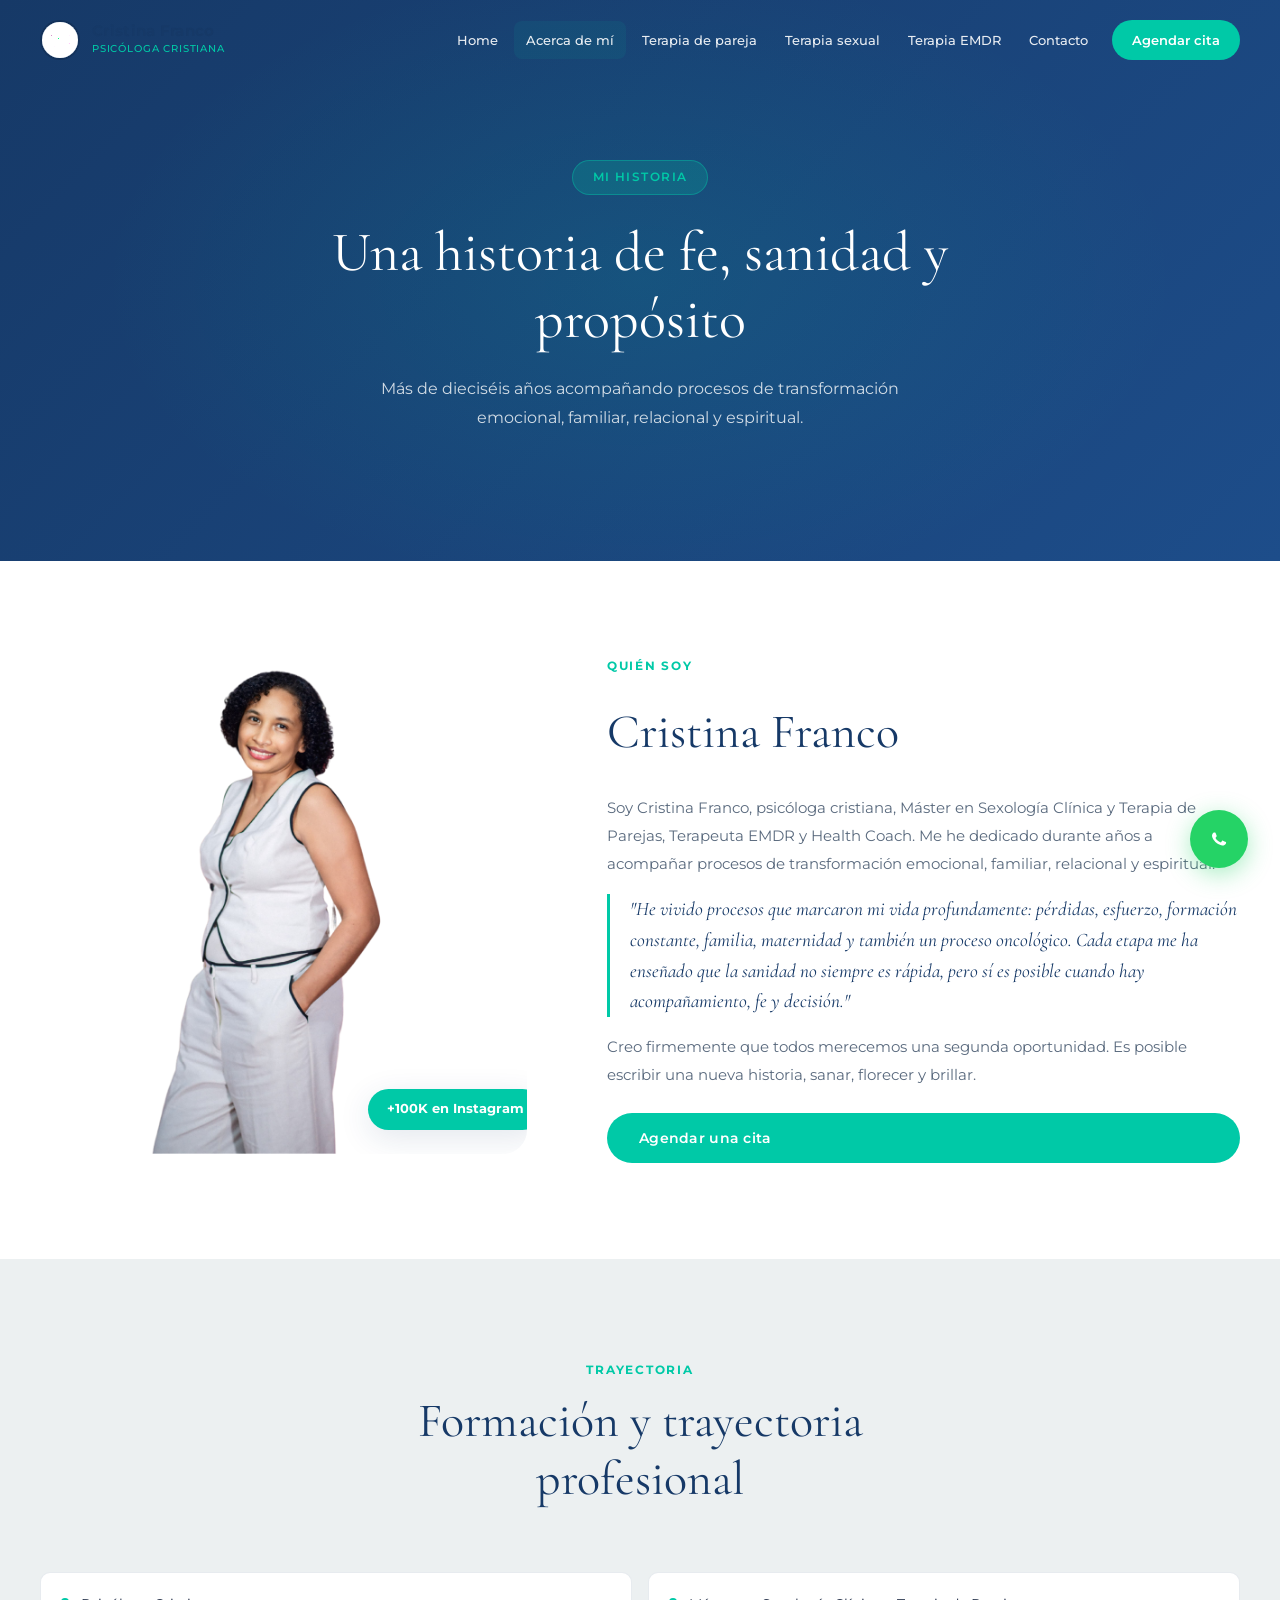
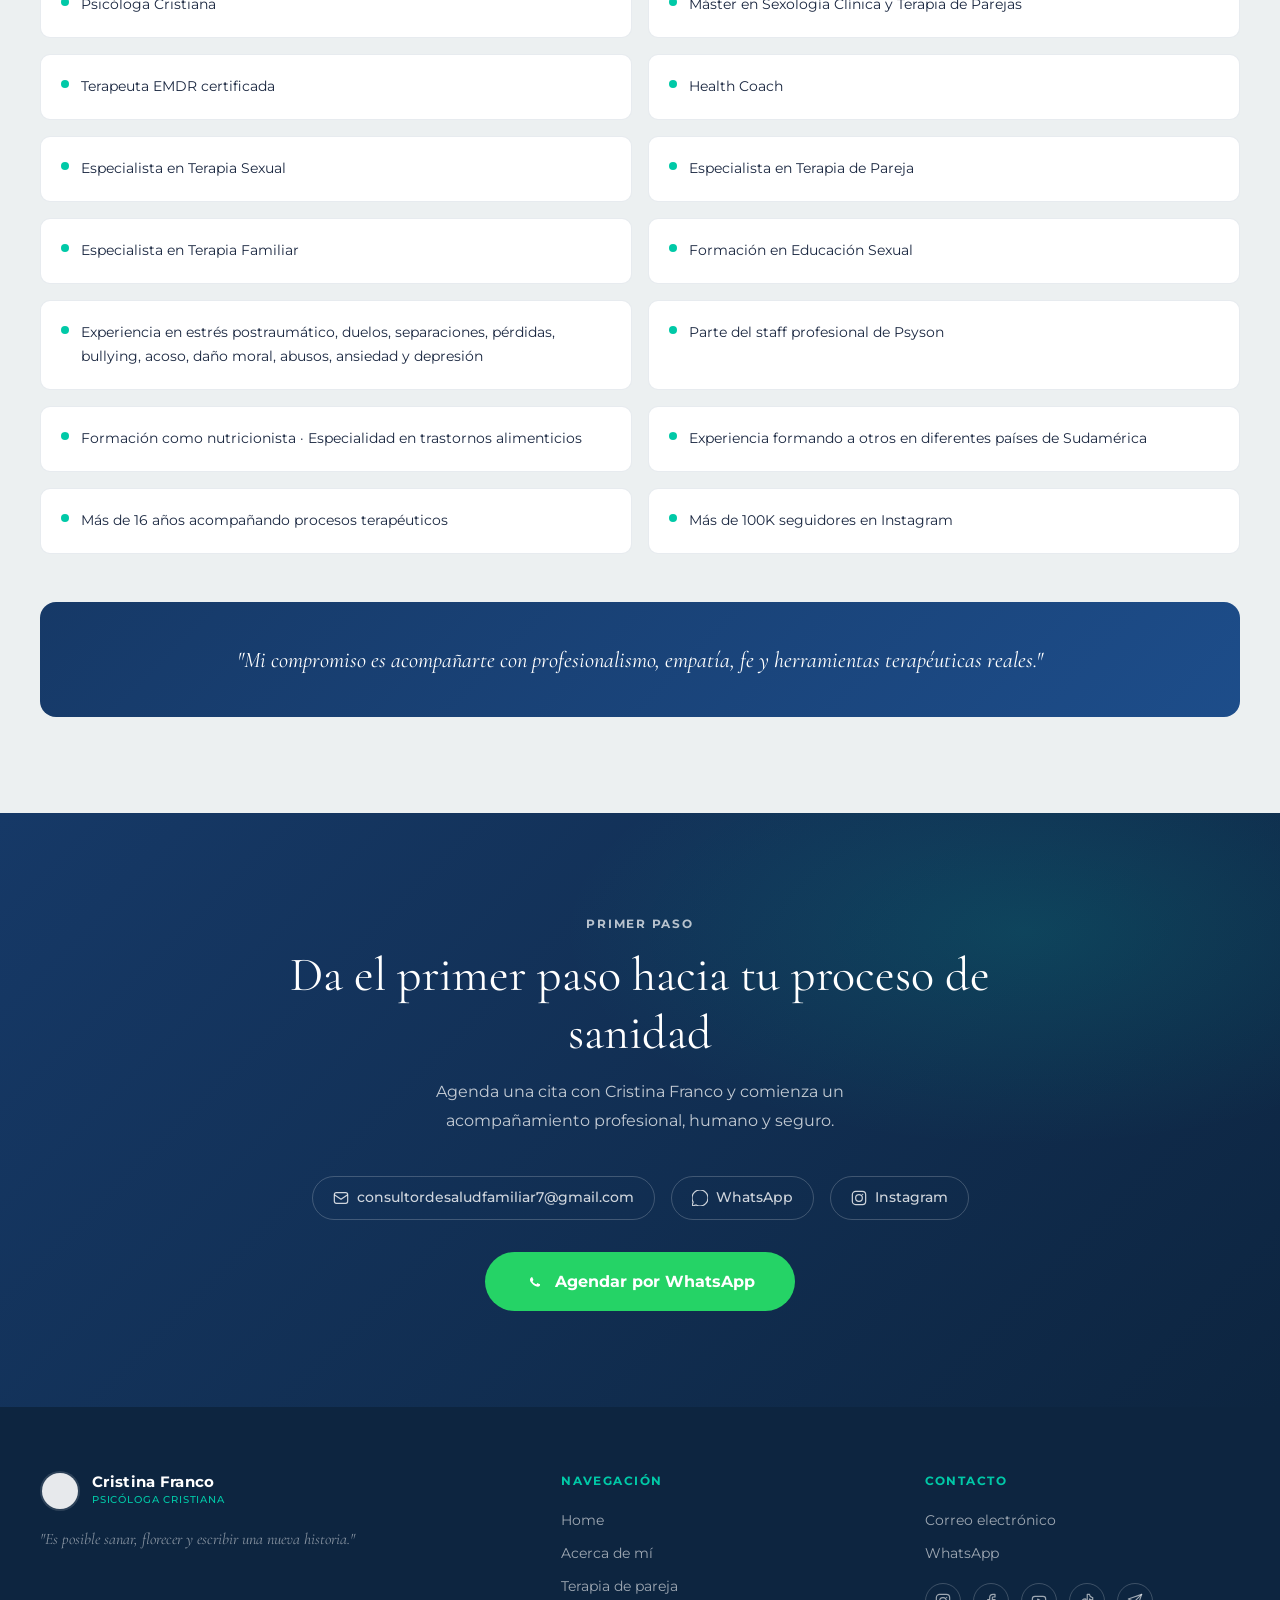
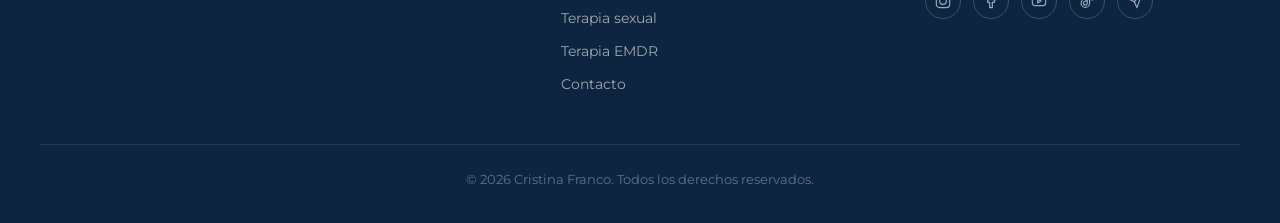
==== acerca.html @ 9405c685 "Add files via upload" ====
<!DOCTYPE html>
<html lang="es">
<head>
  <meta charset="UTF-8"/>
  <meta name="viewport" content="width=device-width, initial-scale=1.0"/>
  <title>Acerca de mí | Cristina Franco – Psicóloga Cristiana</title>
  <meta name="description" content="Conoce la historia, formación y trayectoria de Cristina Franco, psicóloga cristiana con más de 16 años de experiencia."/>
  <link rel="icon" type="image/png" href="favicon.png" />
  <link href="https://fonts.googleapis.com/css2?family=Montserrat:ital,wght@0,300;0,400;0,500;0,600;0,700;0,800;1,300;1,400&family=Cormorant+Garamond:ital,wght@0,300;0,400;0,600;1,300;1,400&display=swap" rel="stylesheet"/>
  <link rel="stylesheet" href="styles.css"/>
</head>
<body>

<header class="header scrolled" id="header">
  <div class="header-inner">
    <a href="index.html" class="logo">
      <img src="favicon.png" alt="Logo Cristina Franco" class="logo-img" />
      <div class="logo-text"><span class="logo-name">Cristina Franco</span><span class="logo-title">Psicóloga Cristiana</span></div>
    </a>
    <nav class="nav" id="nav">
      <a href="index.html" class="nav-link">Home</a>
      <a href="acerca.html" class="nav-link active">Acerca de mí</a>
      <a href="terapia-pareja.html" class="nav-link">Terapia de pareja</a>
      <a href="terapia-sexual.html" class="nav-link">Terapia sexual</a>
      <a href="terapia-emdr.html" class="nav-link">Terapia EMDR</a>
      <a href="contacto.html" class="nav-link">Contacto</a>
      <a href="contacto.html" class="btn-header">Agendar cita</a>
    </nav>
    <button class="hamburger" id="hamburger"><span></span><span></span><span></span></button>
  </div>
</header>

<!-- PAGE HERO -->
<section class="page-hero">
  <div class="page-hero-content animate-fade-up">
    <div class="hero-badge">Mi historia</div>
    <h1>Una historia de fe, sanidad y propósito</h1>
    <p>Más de dieciséis años acompañando procesos de transformación emocional, familiar, relacional y espiritual.</p>
  </div>
</section>

<!-- BIOGRAPHY -->
<section class="section section-alt">
  <div class="container">
    <div class="two-col">
      <div class="col-image reveal">
        <div class="img-frame">
          <img src="cristina-acerca.png" alt="Cristina Franco" style="width:100%;height:100%;object-fit:cover;border-radius:24px;" />
          <div class="img-badge">+100K en Instagram</div>
        </div>
      </div>
      <div class="col-text reveal delay-2">
        <p class="section-label">Quién soy</p>
        <h2 class="section-title left">Cristina Franco</h2>
        <p class="body-text">Soy Cristina Franco, psicóloga cristiana, Máster en Sexología Clínica y Terapia de Parejas, Terapeuta EMDR y Health Coach. Me he dedicado durante años a acompañar procesos de transformación emocional, familiar, relacional y espiritual.</p>
        <p class="body-text emotional">"He vivido procesos que marcaron mi vida profundamente: pérdidas, esfuerzo, formación constante, familia, maternidad y también un proceso oncológico. Cada etapa me ha enseñado que la sanidad no siempre es rápida, pero sí es posible cuando hay acompañamiento, fe y decisión."</p>
        <p class="body-text">Creo firmemente que todos merecemos una segunda oportunidad. Es posible escribir una nueva historia, sanar, florecer y brillar.</p>
        <a href="contacto.html" class="btn-primary" style="margin-top:.5rem">Agendar una cita</a>
      </div>
    </div>
  </div>
</section>

<!-- PORTFOLIO -->
<section class="section portfolio-section">
  <div class="container">
    <div class="section-header reveal">
      <p class="section-label">Trayectoria</p>
      <h2 class="section-title">Formación y trayectoria profesional</h2>
    </div>
    <div class="credentials-grid">
      <div class="credential-item reveal delay-1"><div class="cred-dot"></div>Psicóloga Cristiana</div>
      <div class="credential-item reveal delay-1"><div class="cred-dot"></div>Máster en Sexología Clínica y Terapia de Parejas</div>
      <div class="credential-item reveal delay-2"><div class="cred-dot"></div>Terapeuta EMDR certificada</div>
      <div class="credential-item reveal delay-2"><div class="cred-dot"></div>Health Coach</div>
      <div class="credential-item reveal delay-1"><div class="cred-dot"></div>Especialista en Terapia Sexual</div>
      <div class="credential-item reveal delay-1"><div class="cred-dot"></div>Especialista en Terapia de Pareja</div>
      <div class="credential-item reveal delay-2"><div class="cred-dot"></div>Especialista en Terapia Familiar</div>
      <div class="credential-item reveal delay-2"><div class="cred-dot"></div>Formación en Educación Sexual</div>
      <div class="credential-item reveal delay-1"><div class="cred-dot"></div>Experiencia en estrés postraumático, duelos, separaciones, pérdidas, bullying, acoso, daño moral, abusos, ansiedad y depresión</div>
      <div class="credential-item reveal delay-1"><div class="cred-dot"></div>Parte del staff profesional de Psyson</div>
      <div class="credential-item reveal delay-2"><div class="cred-dot"></div>Formación como nutricionista · Especialidad en trastornos alimenticios</div>
      <div class="credential-item reveal delay-2"><div class="cred-dot"></div>Experiencia formando a otros en diferentes países de Sudamérica</div>
      <div class="credential-item reveal delay-1"><div class="cred-dot"></div>Más de 16 años acompañando procesos terapéuticos</div>
      <div class="credential-item reveal delay-1"><div class="cred-dot"></div>Más de 100K seguidores en Instagram</div>
    </div>
    <div class="commitment-box reveal">
      <p>"Mi compromiso es acompañarte con profesionalismo, empatía, fe y herramientas terapéuticas reales."</p>
    </div>
  </div>
</section>

<!-- CONTACTO -->
<section class="section contact-section" id="contacto">
  <div class="container">
    <div class="contact-inner reveal">
      <p class="section-label light">Primer paso</p>
      <h2 class="section-title light">Da el primer paso hacia tu proceso de sanidad</h2>
      <p class="contact-sub">Agenda una cita con Cristina Franco y comienza un acompañamiento profesional, humano y seguro.</p>
      <div class="contact-links">
        <a href="mailto:consultordesaludfamiliar7@gmail.com" class="contact-item"><svg viewBox="0 0 24 24" fill="none"><rect x="2" y="4" width="20" height="16" rx="3" stroke="currentColor" stroke-width="1.8"/><path d="M2 7l10 7 10-7" stroke="currentColor" stroke-width="1.8"/></svg>consultordesaludfamiliar7@gmail.com</a>
        <a href="https://api.whatsapp.com/send/?phone=593986975737&text=Hola%20vengo%20de%20la%20pagina%20web%20y%20quiero%20agendar%20una%20cita." class="contact-item" target="_blank"><svg viewBox="0 0 24 24" fill="none"><path d="M20.5 3.5A11.95 11.95 0 0012 0C5.37 0 0 5.37 0 12a11.95 11.95 0 001.67 6.06L0 24l6.12-1.61A11.94 11.94 0 0012 24c6.63 0 12-5.37 12-12 0-3.19-1.25-6.21-3.5-8.5z" stroke="currentColor" stroke-width="1.8"/></svg>WhatsApp</a>
        <a href="https://www.instagram.com/psicologacristinafranco/" class="contact-item" target="_blank"><svg viewBox="0 0 24 24" fill="none"><rect x="2" y="2" width="20" height="20" rx="5" stroke="currentColor" stroke-width="1.8"/><circle cx="12" cy="12" r="5" stroke="currentColor" stroke-width="1.8"/><circle cx="17.5" cy="6.5" r="1" fill="currentColor"/></svg>Instagram</a>
      </div>
      <a href="https://api.whatsapp.com/send/?phone=593986975737&text=Hola%20vengo%20de%20la%20pagina%20web%20y%20quiero%20agendar%20una%20cita." class="btn-wa" target="_blank"><svg viewBox="0 0 24 24" fill="currentColor" width="20" height="20"><path d="M17.472 14.382c-.297-.149-1.758-.867-2.03-.967-.273-.099-.471-.148-.67.15-.197.297-.767.966-.94 1.164-.173.199-.347.223-.644.075-.297-.15-1.255-.463-2.39-1.475-.883-.788-1.48-1.761-1.653-2.059-.173-.297-.018-.458.13-.606.134-.133.298-.347.446-.52.149-.174.198-.298.298-.497.099-.198.05-.371-.025-.52-.075-.149-.669-1.612-.916-2.207-.242-.579-.487-.5-.669-.51-.173-.008-.371-.01-.57-.01-.198 0-.52.074-.792.372-.272.297-1.04 1.016-1.04 2.479 0 1.462 1.065 2.875 1.213 3.074.149.198 2.096 3.2 5.077 4.487.709.306 1.262.489 1.694.625.712.227 1.36.195 1.871.118.571-.085 1.758-.719 2.006-1.413.248-.694.248-1.289.173-1.413-.074-.124-.272-.198-.57-.347z"/></svg>Agendar por WhatsApp</a>
    </div>
  </div>
</section>

<footer class="footer">
  <div class="container">
    <div class="footer-grid">
      <div class="footer-brand">
        <a href="index.html" class="logo logo-light">
          <img src="favicon.png" alt="Logo Cristina Franco" class="logo-img logo-img-light" />
          <div class="logo-text"><span class="logo-name">Cristina Franco</span><span class="logo-title">Psicóloga Cristiana</span></div>
        </a>
        <p class="footer-tagline">"Es posible sanar, florecer y escribir una nueva historia."</p>
      </div>
      <div class="footer-nav">
        <h5>Navegación</h5>
        <a href="index.html">Home</a>
        <a href="acerca.html">Acerca de mí</a>
        <a href="terapia-pareja.html">Terapia de pareja</a>
        <a href="terapia-sexual.html">Terapia sexual</a>
        <a href="terapia-emdr.html">Terapia EMDR</a>
        <a href="contacto.html">Contacto</a>
      </div>
      <div class="footer-contact">
        <h5>Contacto</h5>
        <a href="mailto:consultordesaludfamiliar7@gmail.com">Correo electrónico</a>
        <a href="https://api.whatsapp.com/send/?phone=593986975737&text=Hola%20vengo%20de%20la%20pagina%20web%20y%20quiero%20agendar%20una%20cita." target="_blank">WhatsApp</a>
        <div class="social-row">
          <a href="https://www.instagram.com/psicologacristinafranco/" target="_blank" aria-label="Instagram"><svg viewBox="0 0 24 24" fill="none"><rect x="2" y="2" width="20" height="20" rx="5" stroke="currentColor" stroke-width="1.8"/><circle cx="12" cy="12" r="5" stroke="currentColor" stroke-width="1.8"/><circle cx="17.5" cy="6.5" r="1" fill="currentColor"/></svg></a>
          <a href="https://www.facebook.com/CrisFrancoC/" target="_blank" aria-label="Facebook"><svg viewBox="0 0 24 24" fill="none"><path d="M18 2h-3a5 5 0 00-5 5v3H7v4h3v8h4v-8h3l1-4h-4V7a1 1 0 011-1h3z" stroke="currentColor" stroke-width="1.8" stroke-linejoin="round"/></svg></a>
          <a href="https://youtube.com/playlist?list=PLdEfVyNj_Ognds7ngtw7JYfGqXAfa2906&si=lO53yOPcBG0rQOMV" target="_blank" aria-label="YouTube"><svg viewBox="0 0 24 24" fill="none"><rect x="2" y="5" width="20" height="14" rx="4" stroke="currentColor" stroke-width="1.8"/><path d="M10 9l5 3-5 3V9z" stroke="currentColor" stroke-width="1.8" stroke-linejoin="round"/></svg></a>
          <a href="https://vm.tiktok.com/ZMRyhdUm5/" target="_blank" aria-label="TikTok"><svg viewBox="0 0 24 24" fill="none"><path d="M19.59 6.69a4.83 4.83 0 01-3.77-4.25V2h-3.45v13.67a2.89 2.89 0 01-2.88 2.5 2.89 2.89 0 01-2.89-2.89 2.89 2.89 0 012.89-2.89c.28 0 .54.04.79.1V9.01a6.33 6.33 0 00-.79-.05 6.34 6.34 0 00-6.34 6.34 6.34 6.34 0 006.34 6.34 6.34 6.34 0 006.33-6.34V8.89a8.16 8.16 0 004.77 1.52V7a4.85 4.85 0 01-1-.31z" stroke="currentColor" stroke-width="1.8" stroke-linejoin="round"/></svg></a>
          <a href="https://t.me/psic_cristina_franco" target="_blank" aria-label="Telegram"><svg viewBox="0 0 24 24" fill="none"><path d="M22 2L11 13" stroke="currentColor" stroke-width="1.8" stroke-linecap="round" stroke-linejoin="round"/><path d="M22 2L15 22l-4-9-9-4 20-7z" stroke="currentColor" stroke-width="1.8" stroke-linecap="round" stroke-linejoin="round"/></svg></a>
        </div>
      </div>
    </div>
    <div class="footer-bottom"><p>© 2026 Cristina Franco. Todos los derechos reservados.</p></div>
  </div>
</footer>
<a href="https://api.whatsapp.com/send/?phone=593986975737&text=Hola%20vengo%20de%20la%20pagina%20web%20y%20quiero%20agendar%20una%20cita." class="whatsapp-fab" target="_blank" aria-label="WhatsApp"><svg viewBox="0 0 24 24" fill="currentColor"><path d="M17.472 14.382c-.297-.149-1.758-.867-2.03-.967-.273-.099-.471-.148-.67.15-.197.297-.767.966-.94 1.164-.173.199-.347.223-.644.075-.297-.15-1.255-.463-2.39-1.475-.883-.788-1.48-1.761-1.653-2.059-.173-.297-.018-.458.13-.606.134-.133.298-.347.446-.52.149-.174.198-.298.298-.497.099-.198.05-.371-.025-.52-.075-.149-.669-1.612-.916-2.207-.242-.579-.487-.5-.669-.51-.173-.008-.371-.01-.57-.01-.198 0-.52.074-.792.372-.272.297-1.04 1.016-1.04 2.479 0 1.462 1.065 2.875 1.213 3.074.149.198 2.096 3.2 5.077 4.487.709.306 1.262.489 1.694.625.712.227 1.36.195 1.871.118.571-.085 1.758-.719 2.006-1.413.248-.694.248-1.289.173-1.413-.074-.124-.272-.198-.57-.347z"/></svg></a>
<script src="scripts.js"></script>
</body>
</html>
---- styles.css ----
/* ===== CSS VARIABLES ===== */
:root {
  --primary: #163967;
  --secondary: #00C9A7;
  --tertiary: #845EC2;
  --bg: #ECF0F1;
  --white: #ffffff;
  --text: #1a2740;
  --text-light: #5a6a7e;
  --text-muted: #8fa0b2;
  --border: rgba(22, 57, 103, 0.1);
  --shadow-sm: 0 2px 12px rgba(22, 57, 103, 0.08);
  --shadow-md: 0 8px 32px rgba(22, 57, 103, 0.12);
  --shadow-lg: 0 20px 60px rgba(22, 57, 103, 0.16);
  --radius: 16px;
  --radius-sm: 10px;
  --header-h: 80px;
}

/* ===== RESET ===== */
*, *::before, *::after { box-sizing: border-box; margin: 0; padding: 0; }
html { scroll-behavior: smooth; }
body {
  font-family: 'Montserrat', sans-serif;
  background: var(--bg);
  color: var(--text);
  line-height: 1.7;
  overflow-x: hidden;
}
img { max-width: 100%; display: block; }
a { text-decoration: none; color: inherit; }

/* ===== HEADER ===== */
.header {
  position: fixed;
  top: 0; left: 0; right: 0;
  z-index: 1000;
  padding: 0 2rem;
  height: var(--header-h);
  background: transparent;
  transition: background .4s, box-shadow .4s, backdrop-filter .4s;
}
.header.scrolled {
  background: rgba(255,255,255,.85);
  backdrop-filter: blur(20px);
  -webkit-backdrop-filter: blur(20px);
  box-shadow: 0 2px 24px rgba(22,57,103,.1);
}
.header-inner {
  max-width: 1200px;
  margin: 0 auto;
  height: 100%;
  display: flex;
  align-items: center;
  justify-content: space-between;
  gap: 1.5rem;
}
.logo {
  display: flex;
  align-items: center;
  gap: .75rem;
  flex-shrink: 0;
}
.logo-icon {
  color: var(--secondary);
  font-size: 1.4rem;
  line-height: 1;
}
.logo-img {
  width: 40px;
  height: 40px;
  border-radius: 50%;
  object-fit: cover;
  background: #000;
  flex-shrink: 0;
}
.logo-img-light { filter: brightness(1.1); }
.logo-text { display: flex; flex-direction: column; }
.logo-name {
  font-size: .95rem;
  font-weight: 700;
  color: var(--primary);
  line-height: 1.1;
  letter-spacing: .02em;
}
.logo-light .logo-name { color: var(--white); }
.logo-title {
  font-size: .65rem;
  font-weight: 500;
  color: var(--secondary);
  letter-spacing: .08em;
  text-transform: uppercase;
}
.nav {
  display: flex;
  align-items: center;
  gap: .25rem;
}
.nav-link {
  font-size: .82rem;
  font-weight: 500;
  padding: .5rem .75rem;
  border-radius: 8px;
  color: var(--primary);
  transition: color .2s, background .2s;
  white-space: nowrap;
}
.nav-link:hover, .nav-link.active { color: var(--secondary); background: rgba(0,201,167,.08); }
.header:not(.scrolled) .nav-link { color: rgba(255,255,255,.9); }
.header:not(.scrolled) .nav-link:hover { background: rgba(255,255,255,.15); color: var(--white); }
.btn-header {
  background: var(--secondary);
  color: var(--white);
  font-size: .82rem;
  font-weight: 600;
  padding: .55rem 1.25rem;
  border-radius: 50px;
  margin-left: .5rem;
  transition: transform .2s, box-shadow .2s, background .2s;
  white-space: nowrap;
}
.btn-header:hover { background: var(--primary); transform: translateY(-1px); box-shadow: 0 6px 20px rgba(0,201,167,.3); }
.hamburger {
  display: none;
  flex-direction: column;
  gap: 5px;
  background: none;
  border: none;
  cursor: pointer;
  padding: 8px;
}
.hamburger span {
  display: block;
  width: 24px;
  height: 2px;
  background: var(--primary);
  border-radius: 2px;
  transition: transform .3s, opacity .3s;
}
.header:not(.scrolled) .hamburger span { background: var(--white); }
.hamburger.open span:nth-child(1) { transform: translateY(7px) rotate(45deg); }
.hamburger.open span:nth-child(2) { opacity: 0; }
.hamburger.open span:nth-child(3) { transform: translateY(-7px) rotate(-45deg); }

/* ===== BUTTONS ===== */
.btn-primary {
  display: inline-flex;
  align-items: center;
  gap: .5rem;
  background: var(--secondary);
  color: var(--white);
  font-size: .9rem;
  font-weight: 600;
  padding: .8rem 2rem;
  border-radius: 50px;
  letter-spacing: .02em;
  transition: transform .2s, box-shadow .2s, background .2s;
  border: none;
  cursor: pointer;
}
.btn-primary:hover { background: #00b094; transform: translateY(-2px); box-shadow: 0 8px 28px rgba(0,201,167,.35); }
.btn-ghost {
  display: inline-flex;
  align-items: center;
  gap: .5rem;
  background: transparent;
  color: var(--white);
  font-size: .9rem;
  font-weight: 500;
  padding: .8rem 2rem;
  border-radius: 50px;
  border: 1.5px solid rgba(255,255,255,.5);
  letter-spacing: .02em;
  transition: background .2s, border-color .2s;
}
.btn-ghost:hover { background: rgba(255,255,255,.12); border-color: rgba(255,255,255,.9); }
.btn-wa {
  display: inline-flex;
  align-items: center;
  gap: .6rem;
  background: #25D366;
  color: var(--white);
  font-size: 1rem;
  font-weight: 700;
  padding: 1rem 2.5rem;
  border-radius: 50px;
  transition: transform .2s, box-shadow .2s;
  margin-top: 2rem;
}
.btn-wa:hover { transform: translateY(-2px); box-shadow: 0 8px 28px rgba(37,211,102,.35); }

/* ===== HERO ===== */
.hero {
  position: relative;
  min-height: 100vh;
  display: flex;
  align-items: center;
  justify-content: center;
  overflow: hidden;
}
.hero-bg {
  position: absolute;
  inset: 0;
  background: linear-gradient(135deg, #0f2647 0%, #163967 50%, #1d4d8a 100%);
}
.hero-photo {
  position: absolute;
  right: 0;
  bottom: 0;
  height: 100%;
  width: auto;
  max-width: 55%;
  object-fit: contain;
  object-position: bottom right;
  z-index: 1;
  opacity: .35;
  mix-blend-mode: luminosity;
}
.hero-overlay {
  position: absolute;
  inset: 0;
  background: url("data:image/svg+xml,%3Csvg width='60' height='60' viewBox='0 0 60 60' xmlns='http://www.w3.org/2000/svg'%3E%3Cg fill='none' fill-rule='evenodd'%3E%3Cg fill='%23ffffff' fill-opacity='0.03'%3E%3Cpath d='M36 34v-4h-2v4h-4v2h4v4h2v-4h4v-2h-4zm0-30V0h-2v4h-4v2h4v4h2V6h4V4h-4zM6 34v-4H4v4H0v2h4v4h2v-4h4v-2H6zM6 4V0H4v4H0v2h4v4h2V6h4V4H6z'/%3E%3C/g%3E%3C/g%3E%3C/svg%3E");
}
.hero-gradient {
  position: absolute;
  inset: 0;
  background: radial-gradient(ellipse 70% 70% at 70% 50%, rgba(0,201,167,.15) 0%, transparent 60%),
              radial-gradient(ellipse 50% 80% at 20% 80%, rgba(132,94,194,.2) 0%, transparent 50%);
}
.hero-content {
  position: relative;
  z-index: 2;
  max-width: 780px;
  padding: 2rem;
  text-align: center;
  color: var(--white);
}
.hero-badge {
  display: inline-block;
  background: rgba(0,201,167,.2);
  border: 1px solid rgba(0,201,167,.4);
  color: var(--secondary);
  font-size: .75rem;
  font-weight: 600;
  letter-spacing: .12em;
  text-transform: uppercase;
  padding: .4rem 1.2rem;
  border-radius: 50px;
  margin-bottom: 1.5rem;
}
.hero-title {
  font-family: 'Cormorant Garamond', serif;
  font-size: clamp(2.6rem, 6vw, 4.2rem);
  font-weight: 300;
  line-height: 1.15;
  margin-bottom: 1.5rem;
  color: var(--white);
}
.hero-title em {
  font-style: italic;
  color: var(--secondary);
}
.hero-sub {
  font-size: 1.05rem;
  font-weight: 300;
  color: rgba(255,255,255,.8);
  max-width: 600px;
  margin: 0 auto 2.5rem;
  line-height: 1.8;
}
.hero-btns {
  display: flex;
  gap: 1rem;
  justify-content: center;
  flex-wrap: wrap;
}
.hero-scroll {
  position: absolute;
  bottom: 2.5rem;
  left: 50%;
  transform: translateX(-50%);
  z-index: 2;
  display: flex;
  flex-direction: column;
  align-items: center;
  gap: .75rem;
  color: rgba(255,255,255,.5);
  font-size: .7rem;
  letter-spacing: .1em;
  text-transform: uppercase;
}
.scroll-line {
  width: 1px;
  height: 40px;
  background: linear-gradient(to bottom, rgba(255,255,255,.5), transparent);
  animation: scrollPulse 2s ease-in-out infinite;
}
@keyframes scrollPulse { 0%,100%{opacity:.5;transform:scaleY(1)} 50%{opacity:1;transform:scaleY(1.1)} }

/* ===== SECTIONS ===== */
.section { padding: 6rem 2rem; }
.section-alt { background: var(--white); }
.container { max-width: 1200px; margin: 0 auto; }
.section-header { text-align: center; max-width: 660px; margin: 0 auto 4rem; }
.section-label {
  display: inline-block;
  font-size: .72rem;
  font-weight: 700;
  letter-spacing: .15em;
  text-transform: uppercase;
  color: var(--secondary);
  margin-bottom: .75rem;
}
.section-label.light { color: rgba(255,255,255,.7); }
.section-title {
  font-family: 'Cormorant Garamond', serif;
  font-size: clamp(2rem, 4vw, 3rem);
  font-weight: 400;
  color: var(--primary);
  line-height: 1.2;
  margin-bottom: 1rem;
}
.section-title.left { text-align: left; }
.section-title.light { color: var(--white); }
.section-sub {
  font-size: .95rem;
  color: var(--text-light);
  line-height: 1.8;
}

/* ===== CARDS ===== */
.cards-grid {
  display: grid;
  grid-template-columns: repeat(3, 1fr);
  gap: 1.5rem;
  margin-bottom: 3rem;
}
.service-card {
  background: var(--white);
  border-radius: var(--radius);
  padding: 2.5rem 2rem;
  border: 1px solid var(--border);
  transition: transform .3s, box-shadow .3s;
  position: relative;
  overflow: hidden;
}
.service-card::before {
  content: '';
  position: absolute;
  top: 0; left: 0; right: 0;
  height: 3px;
  background: linear-gradient(to right, var(--secondary), var(--tertiary));
  transform: scaleX(0);
  transition: transform .3s;
}
.service-card:hover { transform: translateY(-6px); box-shadow: var(--shadow-lg); }
.service-card:hover::before { transform: scaleX(1); }
.card-icon {
  width: 56px;
  height: 56px;
  background: rgba(0,201,167,.1);
  border-radius: 14px;
  display: flex;
  align-items: center;
  justify-content: center;
  margin-bottom: 1.5rem;
  color: var(--secondary);
}
.card-icon svg { width: 28px; height: 28px; }
.card-icon-img {
  width: 100%;
  height: 200px;
  border-radius: 12px;
  overflow: hidden;
  background: var(--bg);
  margin-bottom: 1.5rem;
}
.card-icon-img img {
  width: 100%;
  height: 100%;
  object-fit: cover;
  transition: transform .4s ease;
}
.service-card:hover .card-icon-img img { transform: scale(1.06); }
.service-card h3 {
  font-size: 1.15rem;
  font-weight: 700;
  color: var(--primary);
  margin-bottom: .75rem;
}
.service-card p {
  font-size: .9rem;
  color: var(--text-light);
  line-height: 1.7;
  margin-bottom: 1.5rem;
}
.card-link {
  font-size: .85rem;
  font-weight: 600;
  color: var(--secondary);
  display: flex;
  align-items: center;
  gap: .4rem;
  transition: gap .2s;
}
.card-link:hover { gap: .7rem; }

/* ===== OTHER SERVICES ===== */
.other-services {
  background: linear-gradient(135deg, rgba(22,57,103,.04), rgba(0,201,167,.04));
  border-radius: var(--radius);
  padding: 2.5rem;
  border: 1px solid var(--border);
}
.other-title {
  font-size: .85rem;
  font-weight: 700;
  color: var(--primary);
  text-transform: uppercase;
  letter-spacing: .1em;
  margin-bottom: 1.25rem;
}
.other-tags { display: flex; flex-wrap: wrap; gap: .6rem; }
.other-tags span {
  background: var(--white);
  border: 1px solid var(--border);
  color: var(--text-light);
  font-size: .82rem;
  padding: .35rem .9rem;
  border-radius: 50px;
  transition: background .2s, color .2s, border-color .2s;
  cursor: default;
}
.other-tags span:hover { background: var(--secondary); color: var(--white); border-color: var(--secondary); }

/* ===== TWO COL ===== */
.two-col {
  display: grid;
  grid-template-columns: 1fr 1.3fr;
  gap: 5rem;
  align-items: center;
}
.img-frame {
  position: relative;
  border-radius: 24px;
  overflow: hidden;
}
.img-placeholder {
  background: linear-gradient(135deg, rgba(22,57,103,.05), rgba(0,201,167,.05));
  border-radius: 24px;
  border: 2px dashed rgba(22,57,103,.15);
  min-height: 480px;
  display: flex;
  align-items: center;
  justify-content: center;
  overflow: hidden;
}
.img-placeholder svg { width: 100%; height: auto; max-width: 200px; }
.img-placeholder img {
  width: 100%;
  height: 100%;
  object-fit: cover;
  transition: transform .5s;
}
.img-frame:hover .img-placeholder img { transform: scale(1.04); }
.img-badge {
  position: absolute;
  bottom: 1.5rem;
  right: -1rem;
  background: var(--secondary);
  color: var(--white);
  font-size: .8rem;
  font-weight: 700;
  padding: .6rem 1.2rem;
  border-radius: 50px;
  box-shadow: var(--shadow-md);
}
.col-text { display: flex; flex-direction: column; gap: 1rem; }
.body-text { font-size: .95rem; color: var(--text-light); line-height: 1.85; }
.body-text.emotional {
  font-family: 'Cormorant Garamond', serif;
  font-size: 1.2rem;
  font-style: italic;
  color: var(--primary);
  line-height: 1.6;
  border-left: 3px solid var(--secondary);
  padding-left: 1.25rem;
}
.stats-row {
  display: flex;
  gap: 2rem;
  margin: .5rem 0 1rem;
  flex-wrap: wrap;
}
.stat { display: flex; flex-direction: column; }
.stat strong { font-size: 1.6rem; font-weight: 800; color: var(--primary); line-height: 1; }
.stat span { font-size: .75rem; color: var(--text-muted); text-transform: uppercase; letter-spacing: .06em; }

/* ===== VIDEO GRID ===== */
.video-grid {
  display: grid;
  grid-template-columns: repeat(3, 1fr);
  gap: 1.5rem;
}
.video-card {
  background: var(--white);
  border-radius: var(--radius);
  overflow: hidden;
  border: 1px solid var(--border);
  transition: transform .3s, box-shadow .3s;
}
.video-card:hover { transform: translateY(-4px); box-shadow: var(--shadow-md); }
.video-wrap {
  position: relative;
  padding-bottom: 56.25%;
  height: 0;
  overflow: hidden;
  background: linear-gradient(135deg, #163967, #1d4d8a);
}
.video-wrap iframe {
  position: absolute;
  top: 0; left: 0;
  width: 100%; height: 100%;
  border: none;
}
.video-info { padding: 1.25rem 1.5rem; }
.video-info h4 { font-size: .95rem; font-weight: 700; color: var(--primary); margin-bottom: .4rem; }
.video-info p { font-size: .82rem; color: var(--text-light); }

/* ===== CONTACT SECTION ===== */
.contact-section {
  background: linear-gradient(135deg, var(--primary) 0%, #0d2540 100%);
  position: relative;
  overflow: hidden;
}
.contact-section::before {
  content: '';
  position: absolute;
  inset: 0;
  background: radial-gradient(ellipse 60% 60% at 80% 20%, rgba(0,201,167,.15) 0%, transparent 60%);
}
.contact-inner {
  position: relative;
  text-align: center;
  max-width: 700px;
  margin: 0 auto;
}
.contact-sub {
  font-size: 1rem;
  color: rgba(255,255,255,.75);
  line-height: 1.8;
  max-width: 540px;
  margin: 1rem auto 0;
}
.contact-links {
  display: flex;
  gap: 1rem;
  justify-content: center;
  flex-wrap: wrap;
  margin-top: 2.5rem;
}
.contact-item {
  display: flex;
  align-items: center;
  gap: .5rem;
  color: rgba(255,255,255,.8);
  font-size: .85rem;
  font-weight: 500;
  padding: .6rem 1.25rem;
  border-radius: 50px;
  border: 1px solid rgba(255,255,255,.2);
  transition: background .2s, border-color .2s;
}
.contact-item:hover { background: rgba(255,255,255,.1); border-color: rgba(255,255,255,.4); }
.contact-item svg { width: 16px; height: 16px; flex-shrink: 0; }

/* ===== FOOTER ===== */
.footer { background: #0d2540; color: rgba(255,255,255,.7); padding: 4rem 2rem 2rem; }
.footer-grid {
  max-width: 1200px;
  margin: 0 auto;
  display: grid;
  grid-template-columns: 1.5fr 1fr 1fr;
  gap: 3rem;
  margin-bottom: 3rem;
}
.footer-tagline {
  font-family: 'Cormorant Garamond', serif;
  font-style: italic;
  font-size: 1rem;
  color: rgba(255,255,255,.5);
  margin-top: 1rem;
  line-height: 1.6;
}
.footer-nav, .footer-contact { display: flex; flex-direction: column; gap: .6rem; }
.footer-nav h5, .footer-contact h5 {
  font-size: .75rem;
  font-weight: 700;
  letter-spacing: .12em;
  text-transform: uppercase;
  color: var(--secondary);
  margin-bottom: .5rem;
}
.footer-nav a, .footer-contact a {
  font-size: .85rem;
  color: rgba(255,255,255,.6);
  transition: color .2s;
}
.footer-nav a:hover, .footer-contact a:hover { color: var(--secondary); }
.social-row { display: flex; gap: .75rem; margin-top: .5rem; }
.social-row a {
  width: 36px; height: 36px;
  display: flex; align-items: center; justify-content: center;
  border-radius: 50%;
  border: 1px solid rgba(255,255,255,.2);
  color: rgba(255,255,255,.6);
  transition: background .2s, color .2s, border-color .2s;
}
.social-row a:hover { background: var(--secondary); color: var(--white); border-color: var(--secondary); }
.social-row svg { width: 16px; height: 16px; }
.footer-bottom {
  max-width: 1200px;
  margin: 0 auto;
  border-top: 1px solid rgba(255,255,255,.1);
  padding-top: 1.5rem;
  text-align: center;
  font-size: .8rem;
  color: rgba(255,255,255,.35);
}

/* ===== WHATSAPP FAB ===== */
.whatsapp-fab {
  position: fixed;
  bottom: 2rem; right: 2rem;
  z-index: 900;
  width: 58px; height: 58px;
  background: #25D366;
  color: var(--white);
  border-radius: 50%;
  display: flex; align-items: center; justify-content: center;
  box-shadow: 0 6px 24px rgba(37,211,102,.4);
  transition: transform .2s, box-shadow .2s;
}
.whatsapp-fab:hover { transform: scale(1.1); box-shadow: 0 10px 32px rgba(37,211,102,.5); }
.whatsapp-fab svg { width: 28px; height: 28px; }

/* ===== PAGE HERO (inner pages) ===== */
.page-hero {
  background: linear-gradient(135deg, var(--primary), #1d4d8a);
  padding: 10rem 2rem 6rem;
  text-align: center;
  position: relative;
  overflow: hidden;
}
.page-hero::after {
  content: '';
  position: absolute;
  inset: 0;
  background: radial-gradient(ellipse 60% 80% at 50% 50%, rgba(0,201,167,.12) 0%, transparent 70%);
}
.page-hero-content { position: relative; z-index: 2; max-width: 760px; margin: 0 auto; }
.page-hero h1 {
  font-family: 'Cormorant Garamond', serif;
  font-size: clamp(2rem, 5vw, 3.5rem);
  font-weight: 400;
  color: var(--white);
  margin-bottom: 1.25rem;
  line-height: 1.2;
}
.page-hero p {
  font-size: 1rem;
  color: rgba(255,255,255,.8);
  line-height: 1.85;
  max-width: 600px;
  margin: 0 auto 2rem;
}

/* ===== PROCESS SECTION ===== */
.process-section { padding: 5rem 2rem; }
.process-grid {
  display: grid;
  grid-template-columns: repeat(3, 1fr);
  gap: 2rem;
}
.process-card {
  text-align: center;
  padding: 2.5rem 1.5rem;
  background: var(--white);
  border-radius: var(--radius);
  border: 1px solid var(--border);
  transition: transform .3s, box-shadow .3s;
}
.process-card:hover { transform: translateY(-5px); box-shadow: var(--shadow-md); }
.process-icon {
  width: 72px; height: 72px;
  background: linear-gradient(135deg, rgba(0,201,167,.1), rgba(22,57,103,.08));
  border-radius: 20px;
  display: flex; align-items: center; justify-content: center;
  margin: 0 auto 1.5rem;
  color: var(--secondary);
}
.process-icon svg { width: 34px; height: 34px; }
.process-card h3 { font-size: 1.05rem; font-weight: 700; color: var(--primary); margin-bottom: .75rem; }
.process-card p { font-size: .9rem; color: var(--text-light); line-height: 1.75; }

/* ===== ABOUT PAGE ===== */
.portfolio-section { background: var(--bg); }
.credentials-grid {
  display: grid;
  grid-template-columns: repeat(2, 1fr);
  gap: 1rem;
  margin-top: 2rem;
}
.credential-item {
  display: flex;
  align-items: flex-start;
  gap: .75rem;
  background: var(--white);
  padding: 1.25rem;
  border-radius: var(--radius-sm);
  border: 1px solid var(--border);
  font-size: .88rem;
  color: var(--text);
  transition: box-shadow .2s;
}
.credential-item:hover { box-shadow: var(--shadow-sm); }
.cred-dot {
  width: 8px; height: 8px;
  background: var(--secondary);
  border-radius: 50%;
  flex-shrink: 0;
  margin-top: 5px;
}
.commitment-box {
  background: linear-gradient(135deg, var(--primary), #1d4d8a);
  border-radius: var(--radius);
  padding: 2.5rem;
  text-align: center;
  margin-top: 3rem;
}
.commitment-box p {
  font-family: 'Cormorant Garamond', serif;
  font-size: 1.4rem;
  font-style: italic;
  color: var(--white);
  line-height: 1.6;
}

/* ===== CONTACT PAGE ===== */
.contact-form-section { padding: 5rem 2rem; }
.contact-form-wrap {
  max-width: 640px;
  margin: 0 auto;
  background: var(--white);
  border-radius: 24px;
  padding: 3rem;
  box-shadow: var(--shadow-md);
  border: 1px solid var(--border);
}
.form-group { margin-bottom: 1.5rem; }
.form-group label {
  display: block;
  font-size: .82rem;
  font-weight: 600;
  color: var(--primary);
  text-transform: uppercase;
  letter-spacing: .08em;
  margin-bottom: .5rem;
}
.form-group input,
.form-group textarea,
.form-group select {
  width: 100%;
  background: var(--bg);
  border: 1.5px solid var(--border);
  border-radius: 10px;
  padding: .875rem 1.125rem;
  font-family: 'Montserrat', sans-serif;
  font-size: .9rem;
  color: var(--text);
  outline: none;
  transition: border-color .2s, box-shadow .2s;
}
.form-group input:focus,
.form-group textarea:focus { border-color: var(--secondary); box-shadow: 0 0 0 3px rgba(0,201,167,.12); }
.form-group textarea { resize: vertical; min-height: 140px; }
.form-msg {
  padding: 1rem 1.25rem;
  border-radius: 10px;
  font-size: .88rem;
  font-weight: 500;
  display: none;
  margin-top: 1rem;
}
.form-msg.success { background: rgba(0,201,167,.1); color: #008f75; border: 1px solid rgba(0,201,167,.3); display: block; }
.form-msg.error { background: rgba(220,53,69,.08); color: #c82333; border: 1px solid rgba(220,53,69,.2); display: block; }
.form-divider { text-align: center; color: var(--text-muted); font-size: .85rem; margin: 1.5rem 0; }
.btn-wa-alt {
  display: flex;
  align-items: center;
  justify-content: center;
  gap: .6rem;
  width: 100%;
  background: transparent;
  border: 2px solid #25D366;
  color: #25D366;
  font-size: .92rem;
  font-weight: 600;
  padding: .875rem;
  border-radius: 50px;
  transition: background .2s, color .2s;
  cursor: pointer;
}
.btn-wa-alt:hover { background: #25D366; color: var(--white); }

/* ===== ANIMATIONS ===== */
.animate-fade-up {
  opacity: 0;
  transform: translateY(30px);
  animation: fadeUp .8s ease forwards;
}
.delay-1 { animation-delay: .2s; }
.delay-2 { animation-delay: .4s; }
.delay-3 { animation-delay: .6s; }
@keyframes fadeUp { to { opacity: 1; transform: translateY(0); } }

.reveal {
  opacity: 0;
  transform: translateY(28px);
  transition: opacity .7s ease, transform .7s ease;
}
.reveal.visible { opacity: 1; transform: translateY(0); }
.reveal.delay-1 { transition-delay: .15s; }
.reveal.delay-2 { transition-delay: .3s; }
.reveal.delay-3 { transition-delay: .45s; }

/* ===== RESPONSIVE ===== */
@media (max-width: 1024px) {
  .two-col { grid-template-columns: 1fr 1fr; gap: 3rem; }
  .footer-grid { grid-template-columns: 1fr 1fr; }
  .footer-brand { grid-column: 1 / -1; }
}
@media (max-width: 768px) {
  :root { --header-h: 68px; }
  .nav {
    position: fixed;
    top: 0; right: 0; bottom: 0;
    width: min(320px, 100vw);
    background: var(--white);
    flex-direction: column;
    align-items: flex-start;
    justify-content: center;
    padding: 2rem;
    box-shadow: -8px 0 40px rgba(0,0,0,.15);
    transform: translateX(100%);
    transition: transform .4s cubic-bezier(.4,0,.2,1);
    gap: .25rem;
    z-index: 999;
  }
  .nav.open { transform: translateX(0); }
  .nav-link { color: var(--primary) !important; background: transparent !important; font-size: 1rem; padding: .75rem 1rem; width: 100%; border-radius: 10px; }
  .nav-link:hover { background: var(--bg) !important; }
  .btn-header { width: 100%; text-align: center; margin-left: 0; margin-top: .5rem; }
  .hamburger { display: flex; z-index: 1000; }
  .cards-grid, .video-grid, .process-grid { grid-template-columns: 1fr; }
  .credentials-grid { grid-template-columns: 1fr; }
  .two-col { grid-template-columns: 1fr; gap: 2.5rem; }
  .footer-grid { grid-template-columns: 1fr; gap: 2rem; }
  .stats-row { gap: 1.25rem; }
  .hero-title { font-size: 2.4rem; }
  .section { padding: 4rem 1.25rem; }
  .contact-form-wrap { padding: 2rem 1.5rem; }
}
@media (max-width: 480px) {
  .hero-btns { flex-direction: column; align-items: center; }
  .contact-links { flex-direction: column; align-items: center; }
}

/* ===== REAL PHOTOS ===== */
.hero-photo {
  position: absolute;
  inset: 0;
  width: 100%;
  height: 100%;
  object-fit: cover;
  object-position: center top;
  opacity: 0.35;
  mix-blend-mode: luminosity;
}
.hero-photo-cutout {
  position: absolute;
  right: 5%;
  bottom: 0;
  height: 92%;
  width: auto;
  object-fit: contain;
  object-position: bottom;
  z-index: 1;
  filter: drop-shadow(0 0 60px rgba(0,0,0,.4));
}
.img-real {
  border-radius: 24px;
  overflow: hidden;
  min-height: 480px;
  background: linear-gradient(135deg, rgba(22,57,103,.05), rgba(0,201,167,.05));
}
.img-real img {
  width: 100%;
  height: 100%;
  object-fit: cover;
  object-position: center top;
  transition: transform .5s;
  display: block;
  min-height: 480px;
}
.img-frame:hover .img-real img { transform: scale(1.04); }

/* ===== LOGO IMAGE ===== */
.logo-img {
  width: 40px;
  height: 40px;
  object-fit: contain;
  border-radius: 50%;
  background: rgba(255,255,255,.15);
  padding: 2px;
  filter: invert(1) brightness(2);
}
.logo-img-light {
  filter: brightness(0) invert(1);
  opacity: 0.9;
}
.header.scrolled .logo-img {
  filter: none;
}
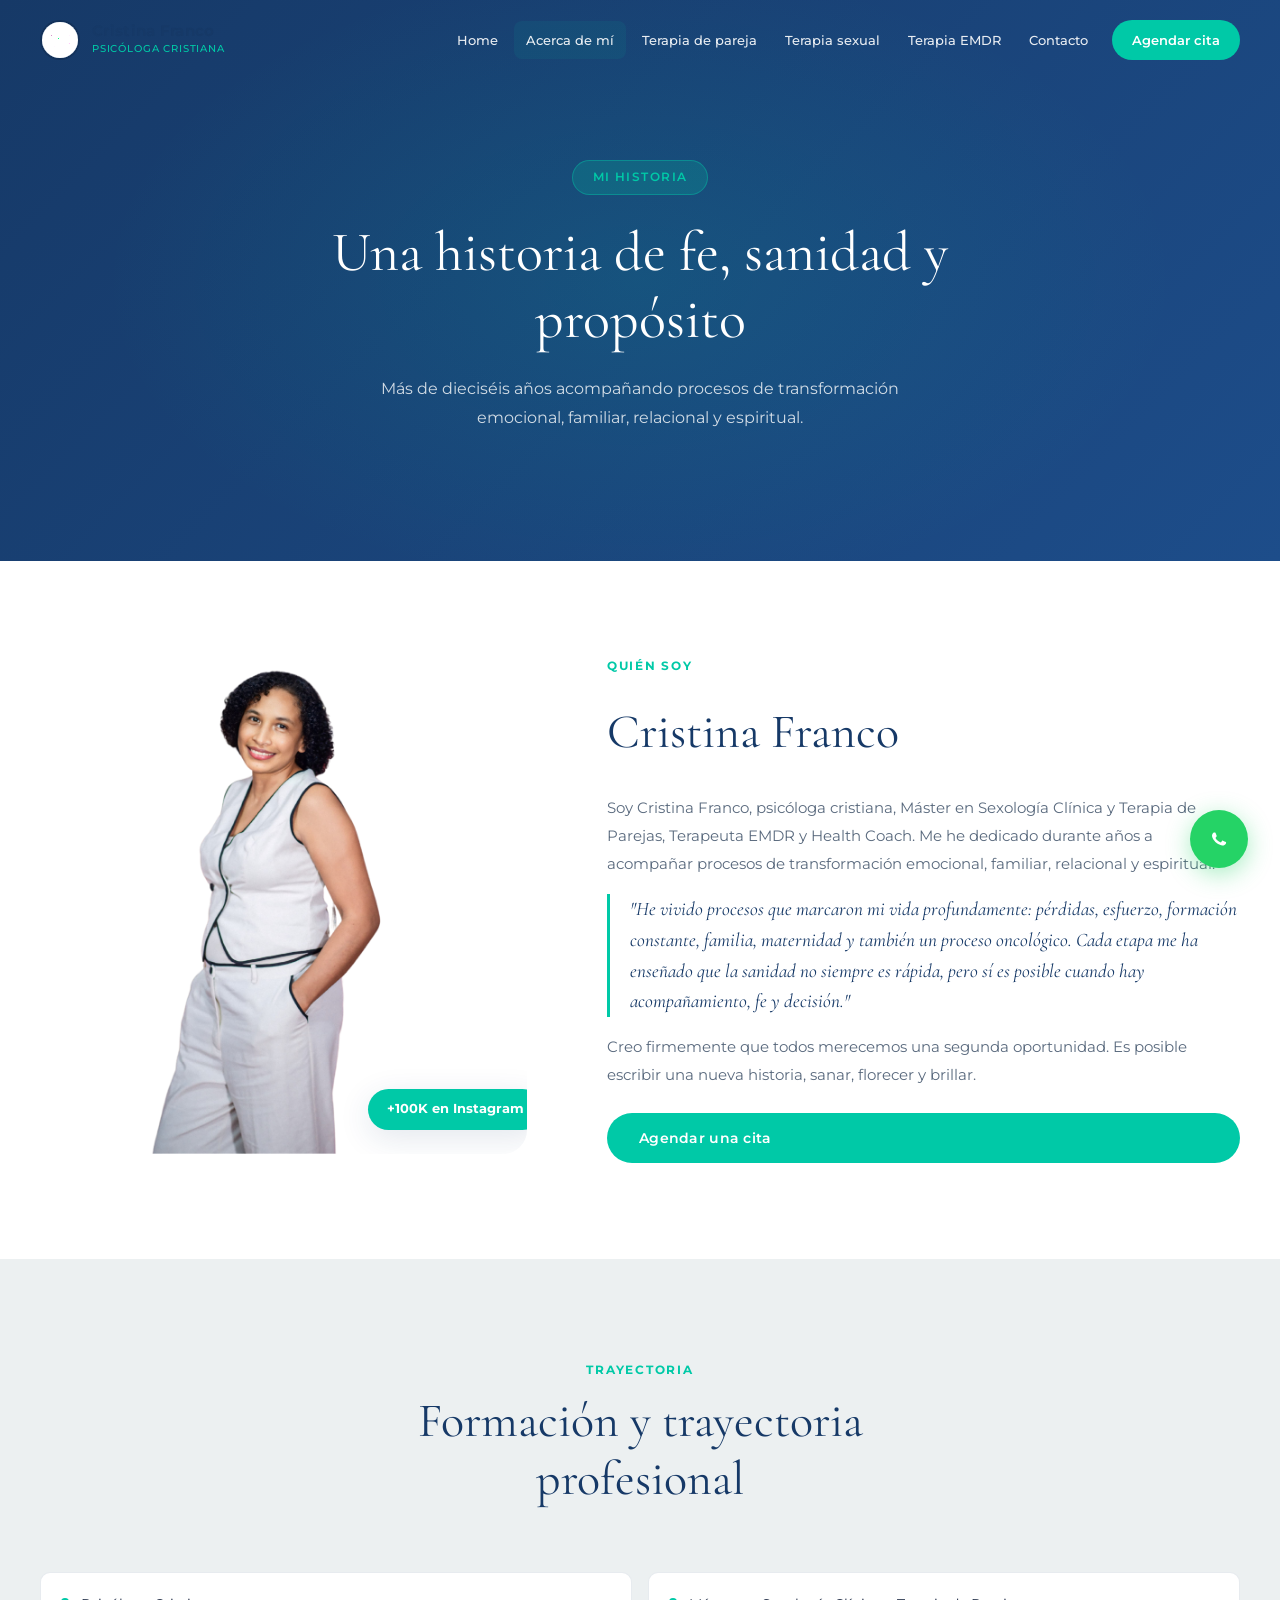
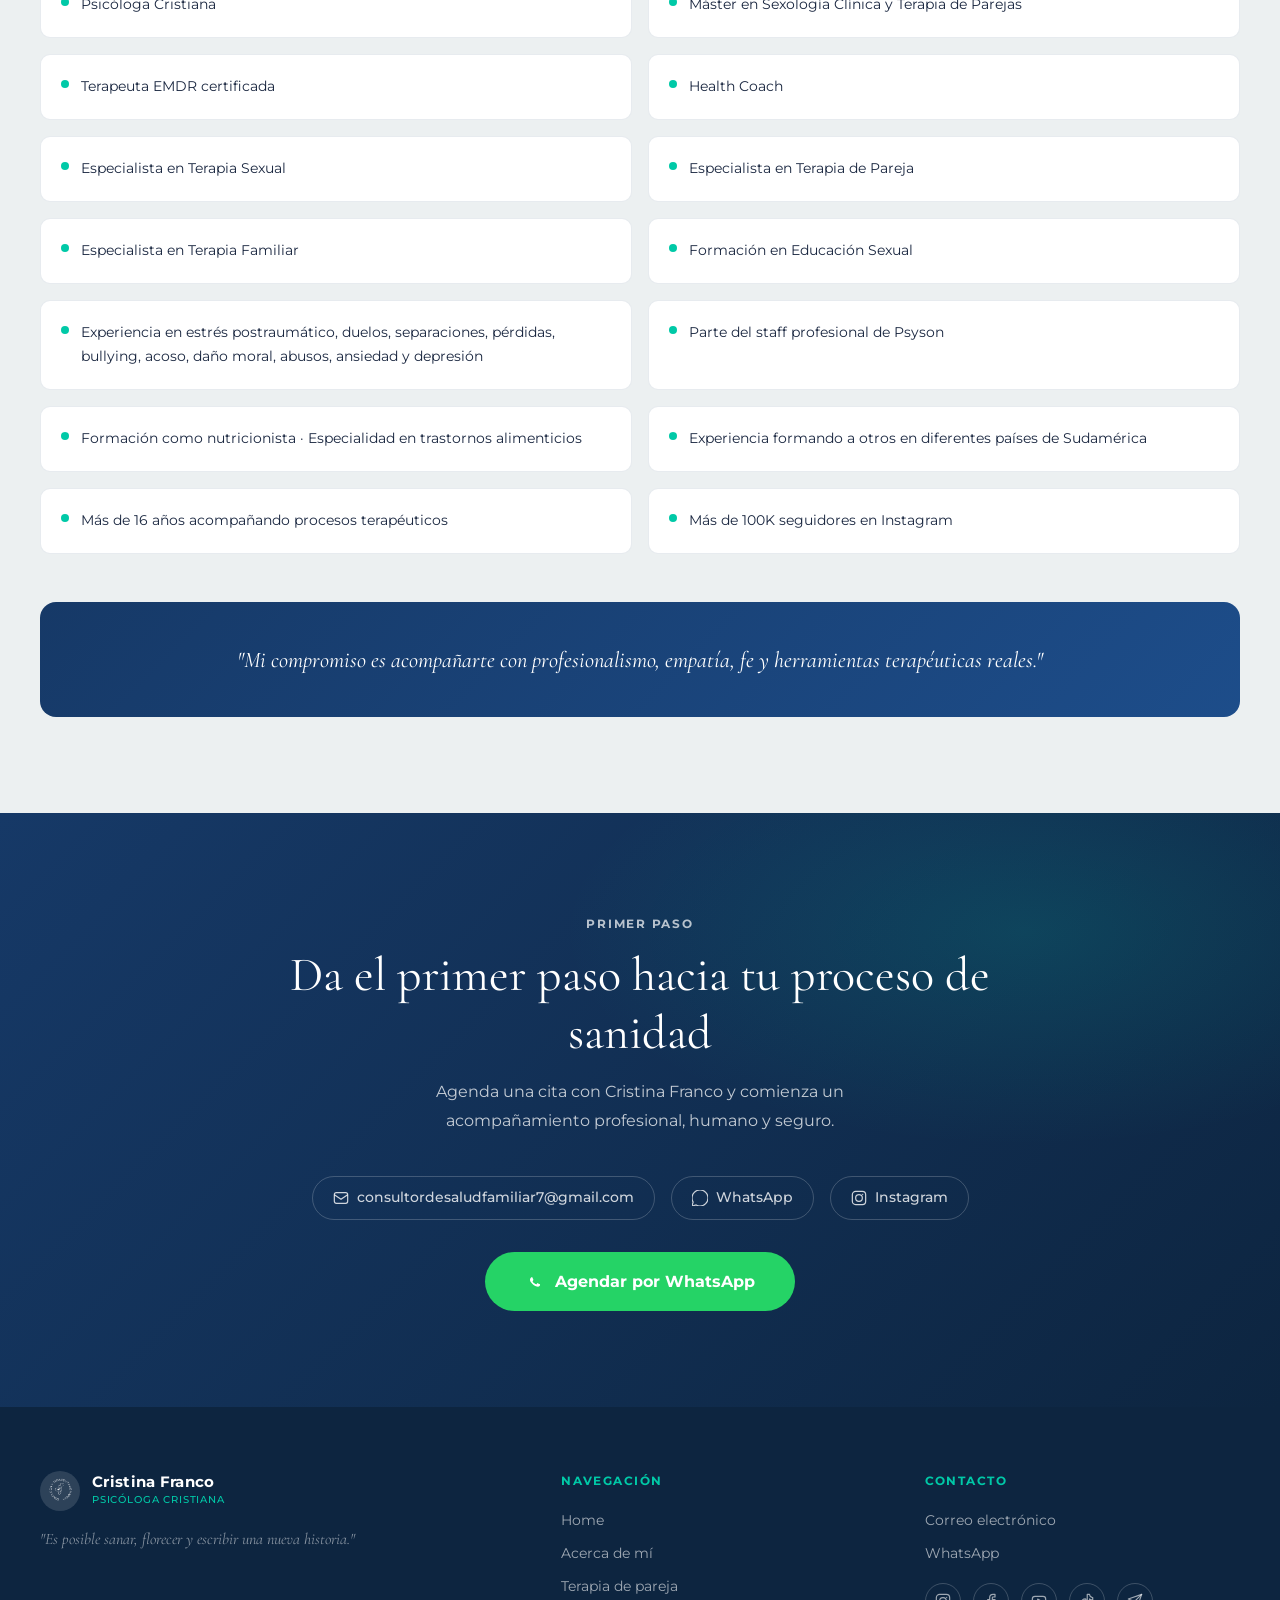
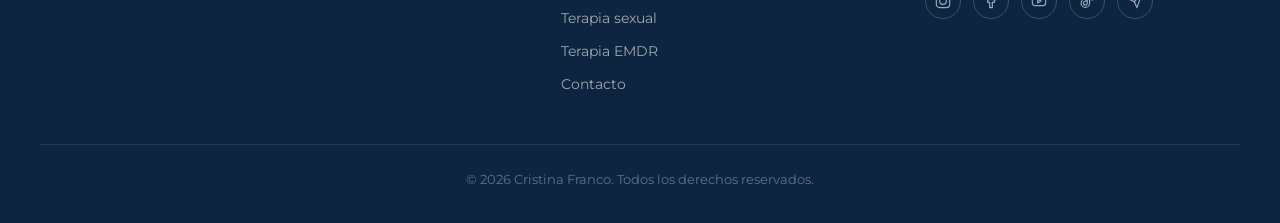
==== commit 2453be33: "Update acerca.html" ====
--- a/acerca.html
+++ b/acerca.html
@@ -112,7 +112,7 @@
     <div class="footer-grid">
       <div class="footer-brand">
         <a href="index.html" class="logo logo-light">
-          <img src="favicon.png" alt="Logo Cristina Franco" class="logo-img logo-img-light" />
+          <img src="7.png" alt="Logo Cristina Franco" class="logo-img logo-img-light" />
           <div class="logo-text"><span class="logo-name">Cristina Franco</span><span class="logo-title">Psicóloga Cristiana</span></div>
         </a>
         <p class="footer-tagline">"Es posible sanar, florecer y escribir una nueva historia."</p>
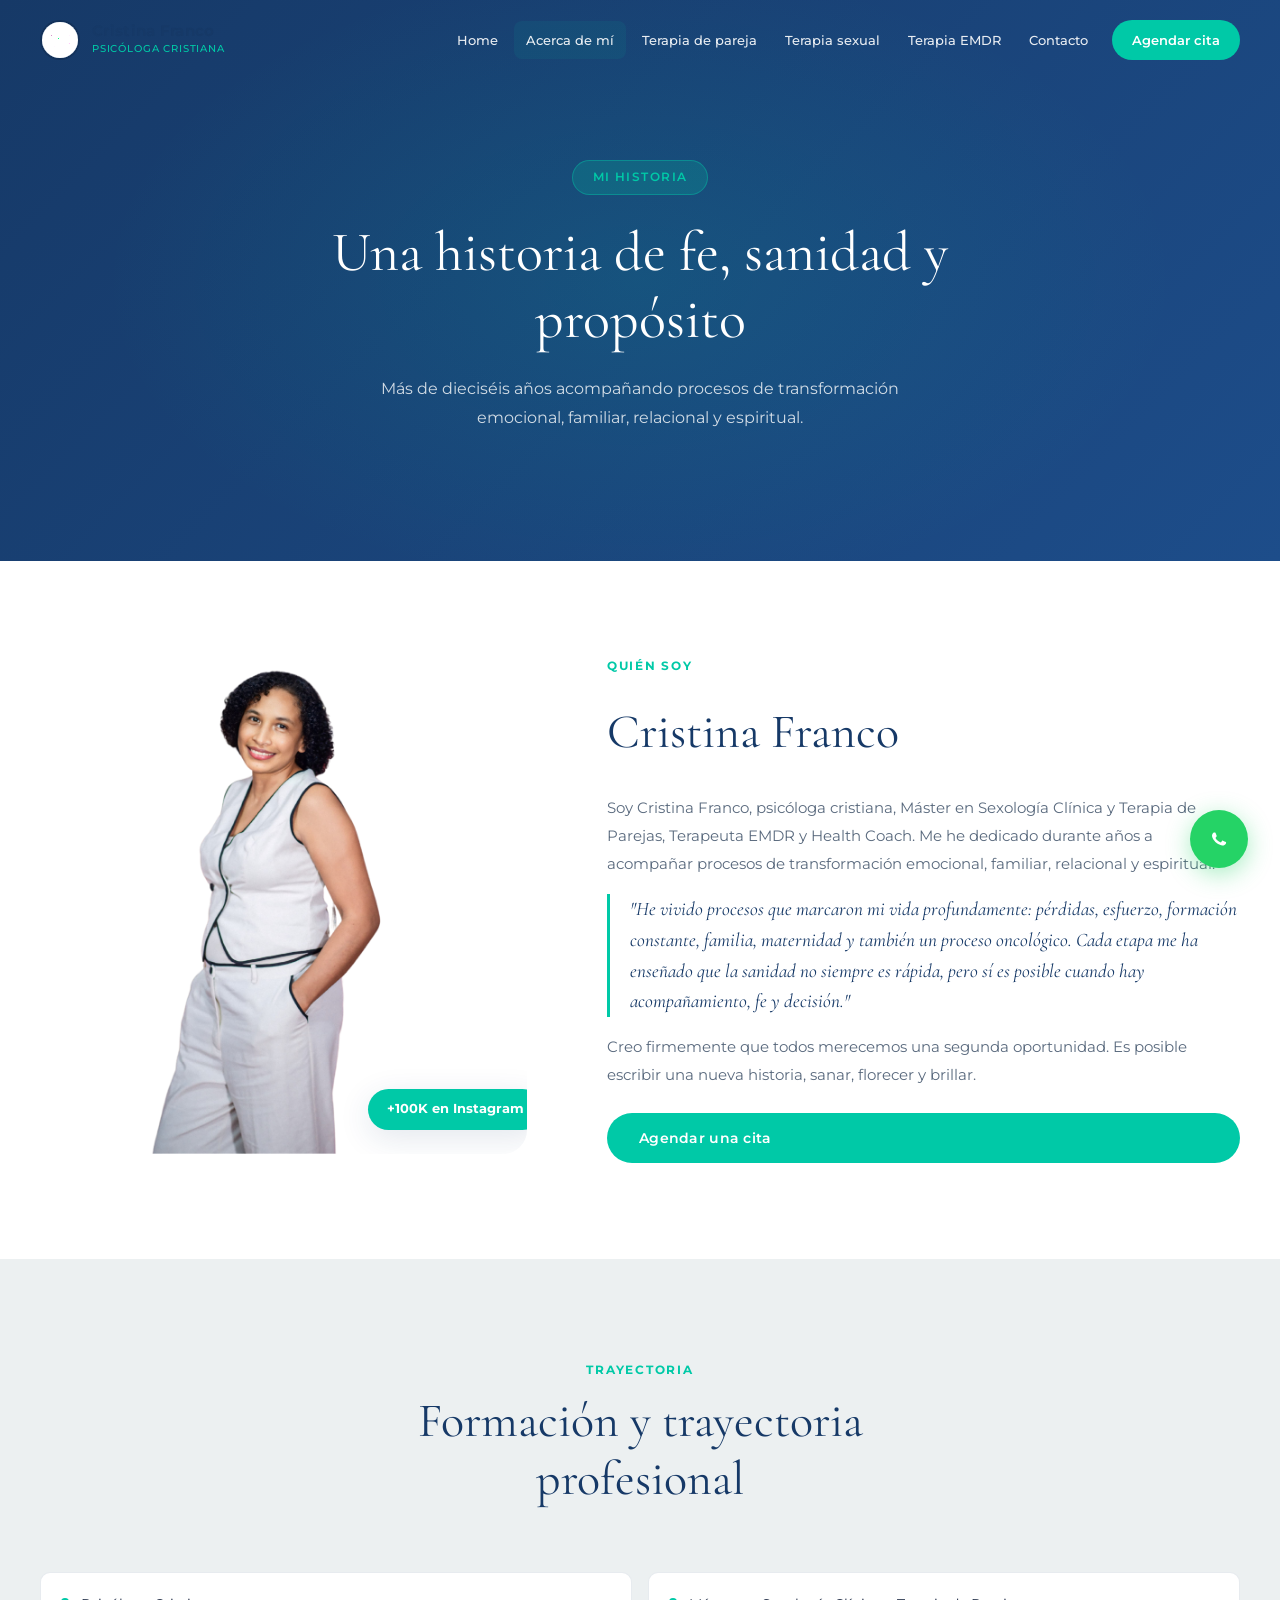
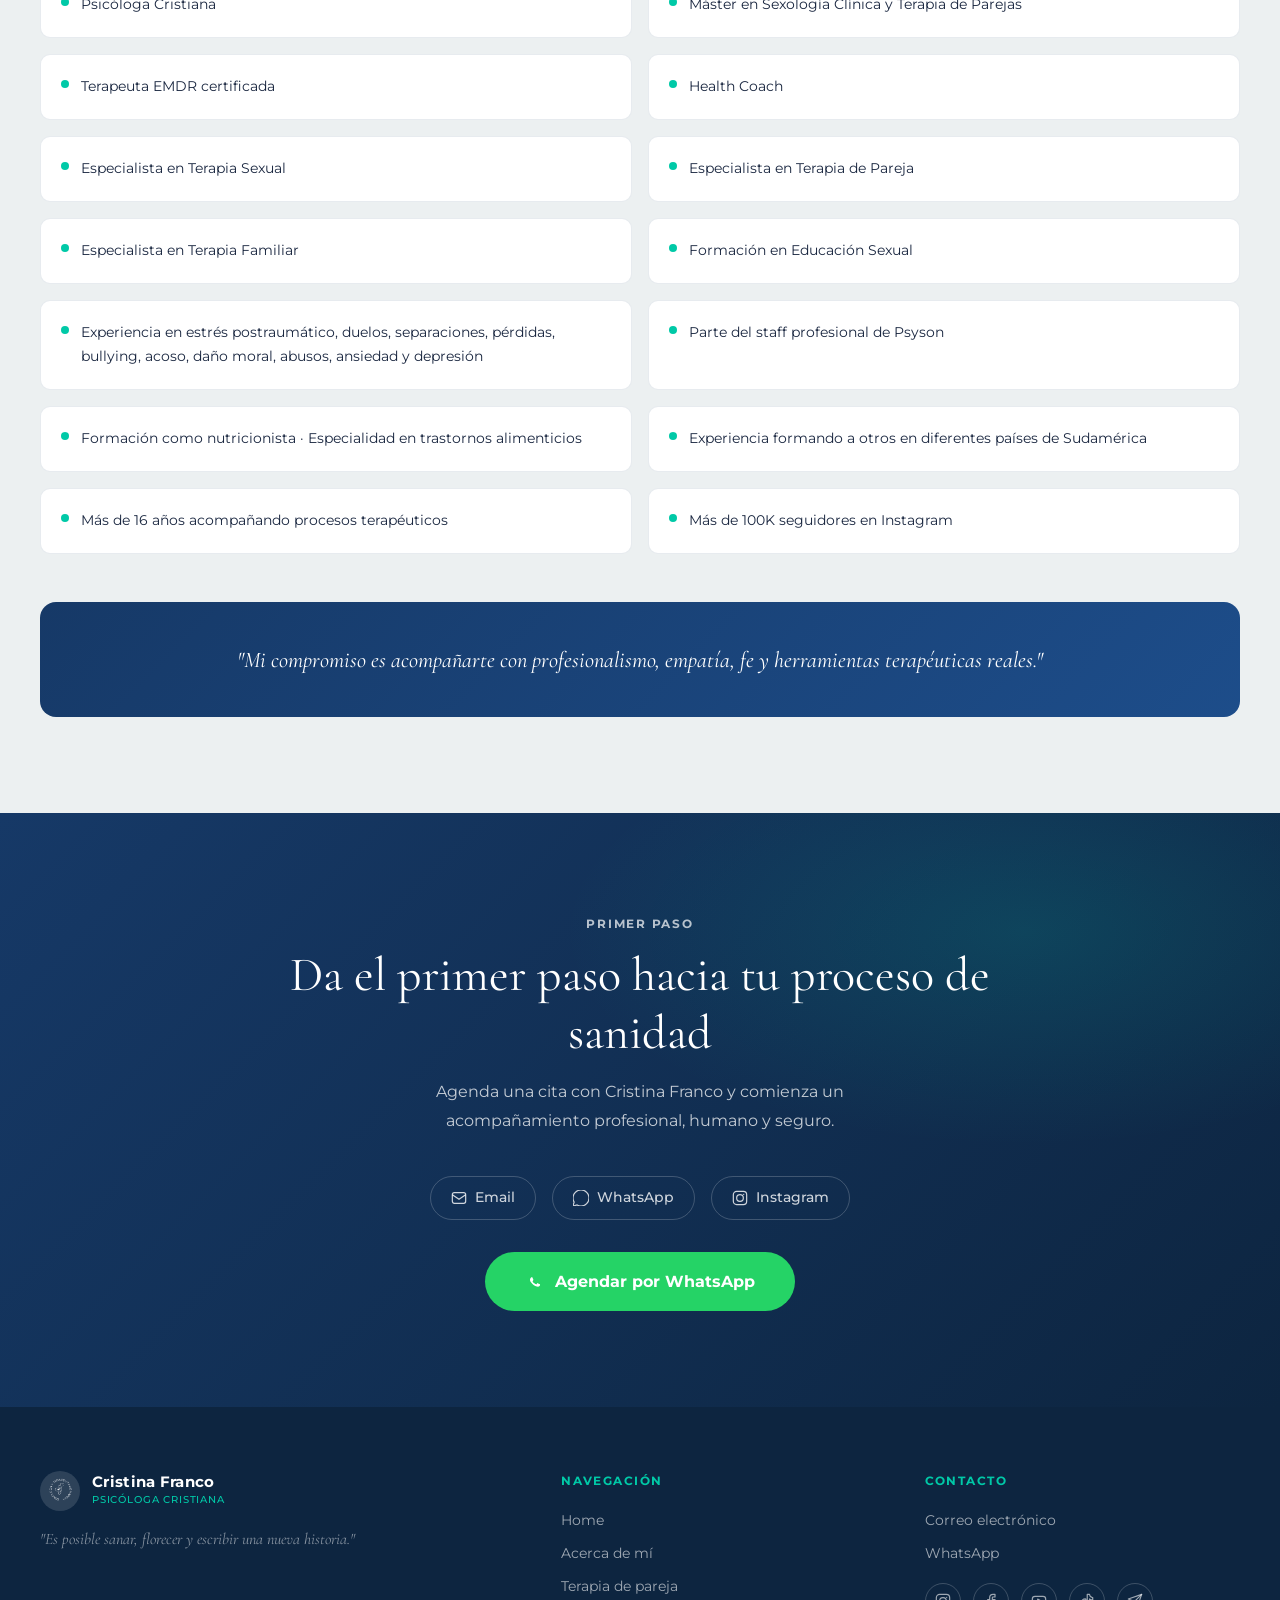
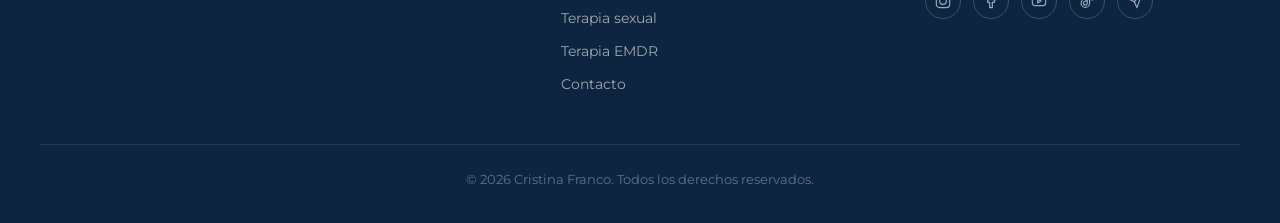
==== commit 0ed265fa: "Update acerca.html" ====
--- a/acerca.html
+++ b/acerca.html
@@ -98,7 +98,7 @@
       <h2 class="section-title light">Da el primer paso hacia tu proceso de sanidad</h2>
       <p class="contact-sub">Agenda una cita con Cristina Franco y comienza un acompañamiento profesional, humano y seguro.</p>
       <div class="contact-links">
-        <a href="mailto:consultordesaludfamiliar7@gmail.com" class="contact-item"><svg viewBox="0 0 24 24" fill="none"><rect x="2" y="4" width="20" height="16" rx="3" stroke="currentColor" stroke-width="1.8"/><path d="M2 7l10 7 10-7" stroke="currentColor" stroke-width="1.8"/></svg>consultordesaludfamiliar7@gmail.com</a>
+        <a href="mailto:consultordesaludfamiliar7@gmail.com" class="contact-item"><svg viewBox="0 0 24 24" fill="none"><rect x="2" y="4" width="20" height="16" rx="3" stroke="currentColor" stroke-width="1.8"/><path d="M2 7l10 7 10-7" stroke="currentColor" stroke-width="1.8"/></svg>Email</a>
         <a href="https://api.whatsapp.com/send/?phone=593986975737&text=Hola%20vengo%20de%20la%20pagina%20web%20y%20quiero%20agendar%20una%20cita." class="contact-item" target="_blank"><svg viewBox="0 0 24 24" fill="none"><path d="M20.5 3.5A11.95 11.95 0 0012 0C5.37 0 0 5.37 0 12a11.95 11.95 0 001.67 6.06L0 24l6.12-1.61A11.94 11.94 0 0012 24c6.63 0 12-5.37 12-12 0-3.19-1.25-6.21-3.5-8.5z" stroke="currentColor" stroke-width="1.8"/></svg>WhatsApp</a>
         <a href="https://www.instagram.com/psicologacristinafranco/" class="contact-item" target="_blank"><svg viewBox="0 0 24 24" fill="none"><rect x="2" y="2" width="20" height="20" rx="5" stroke="currentColor" stroke-width="1.8"/><circle cx="12" cy="12" r="5" stroke="currentColor" stroke-width="1.8"/><circle cx="17.5" cy="6.5" r="1" fill="currentColor"/></svg>Instagram</a>
       </div>
